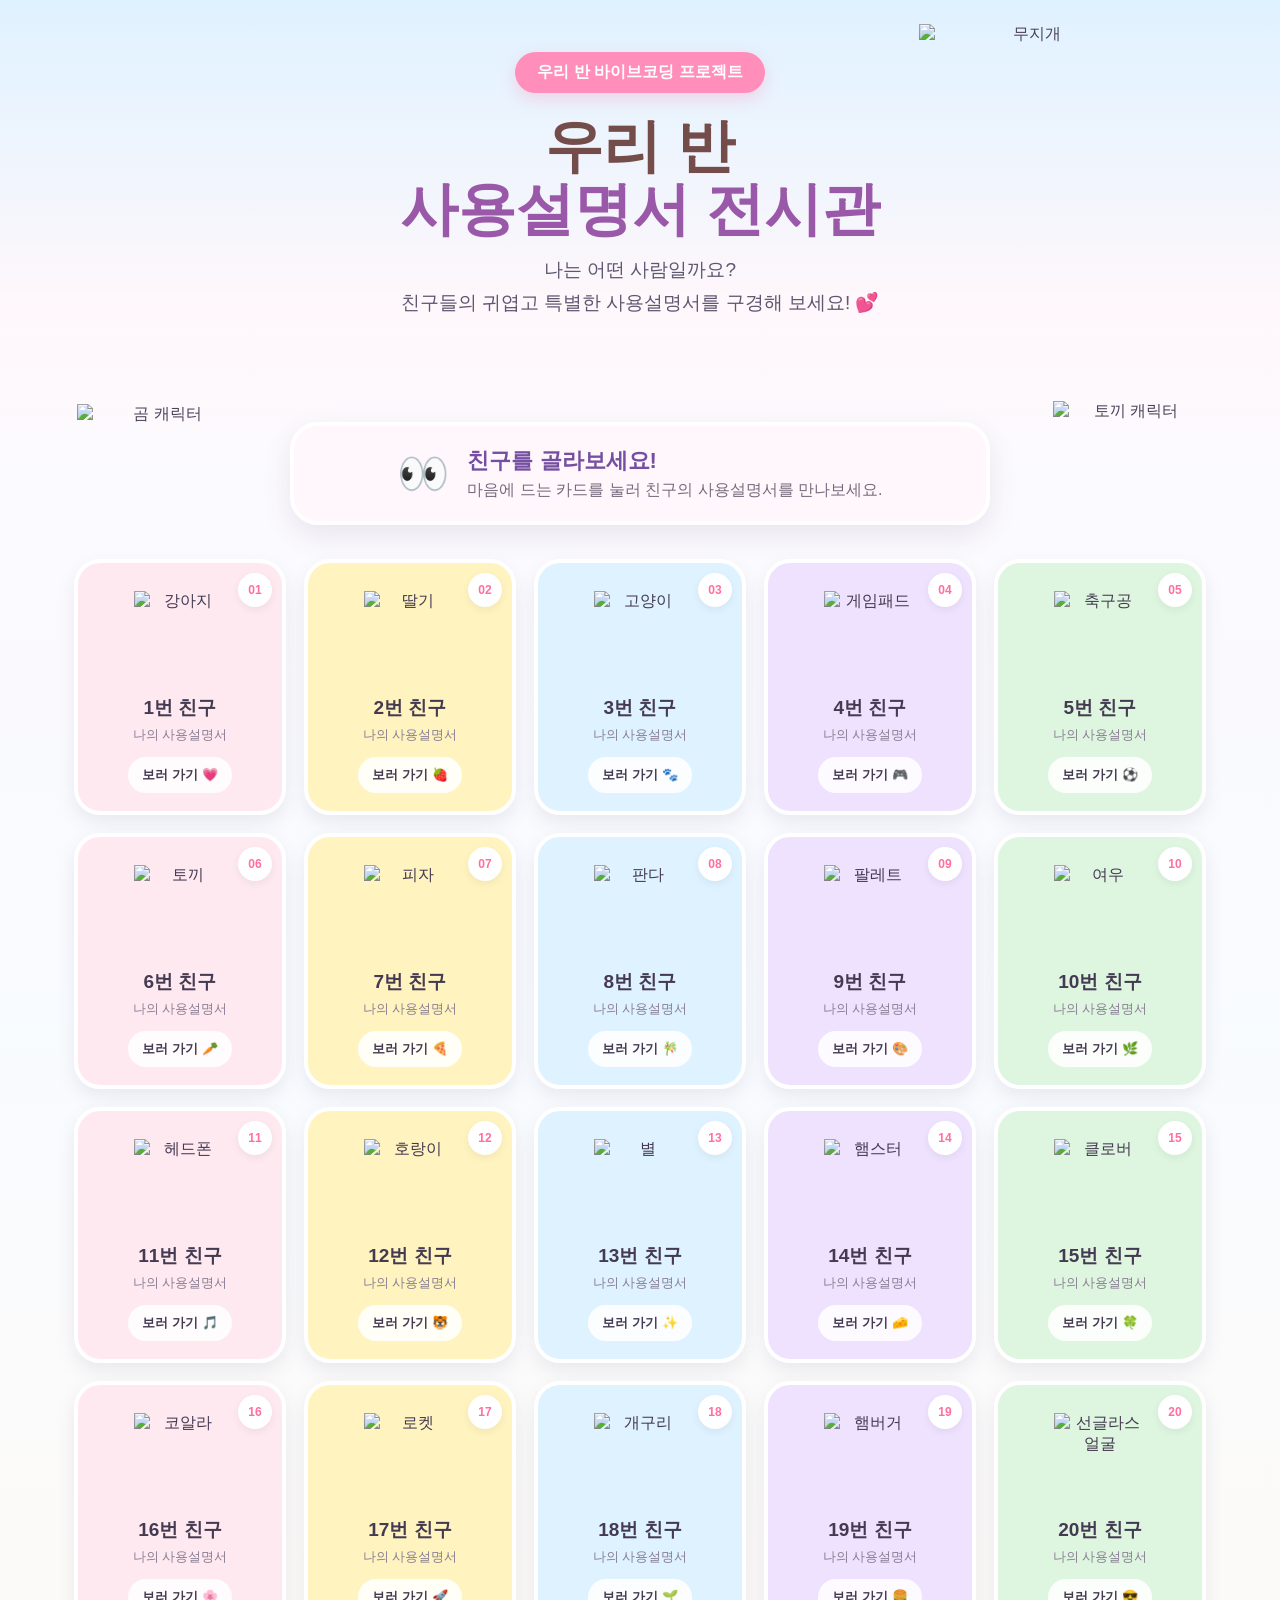
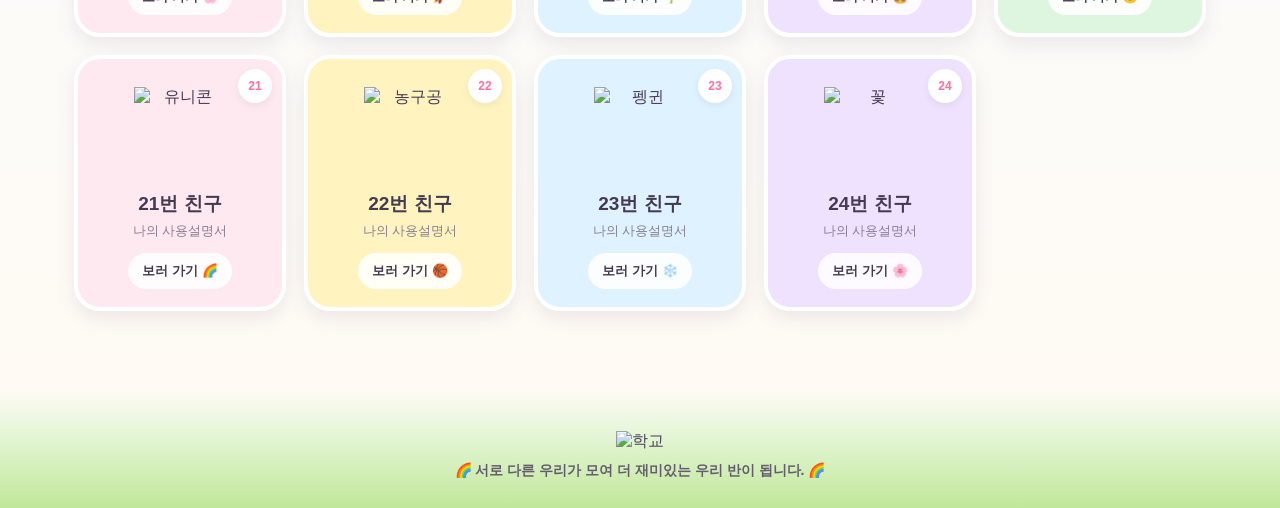
==== index.html @ a08fc531 "Add files via upload" ====
<!doctype html>
<html lang="ko">
<head>
  <meta charset="utf-8" />
  <meta name="viewport" content="width=device-width, initial-scale=1" />
  <title>우리 반 사용설명서 전시관</title>
  <link rel="stylesheet" href="style.css" />
</head>
<body>
  <header class="hero">
    <img class="hero-cloud cloud-left" src="images/cloud.svg" alt="" />
    <img class="hero-cloud cloud-right" src="images/cloud.svg" alt="" />
    <img class="hero-rainbow" src="images/rainbow.svg" alt="무지개" />
    <img class="hero-bear" src="images/bear.svg" alt="곰 캐릭터" />
    <img class="hero-bunny" src="images/bunny.svg" alt="토끼 캐릭터" />

    <div class="hero-inner">
      <div class="project-badge">우리 반 바이브코딩 프로젝트</div>
      <h1>우리 반 <span>사용설명서 전시관</span></h1>
      <p>나는 어떤 사람일까요?<br />친구들의 귀엽고 특별한 사용설명서를 구경해 보세요! 💕</p>
    </div>
  </header>

  <main class="wrap">
    <section class="guide-box">
      <div class="guide-emoji">👀</div>
      <div>
        <h2>친구를 골라보세요!</h2>
        <p>마음에 드는 카드를 눌러 친구의 사용설명서를 만나보세요.</p>
      </div>
    </section>

    <section class="gallery" aria-label="학생 사용설명서 목록">
      <a class="student-card pink" href="01/index.html"><span class="num">01</span><img src="images/icon01.svg" alt="강아지"/><h3>1번 친구</h3><p>나의 사용설명서</p><span class="go">보러 가기 💗</span></a>
      <a class="student-card yellow" href="02/index.html"><span class="num">02</span><img src="images/icon02.svg" alt="딸기"/><h3>2번 친구</h3><p>나의 사용설명서</p><span class="go">보러 가기 🍓</span></a>
      <a class="student-card blue" href="03/index.html"><span class="num">03</span><img src="images/icon03.svg" alt="고양이"/><h3>3번 친구</h3><p>나의 사용설명서</p><span class="go">보러 가기 🐾</span></a>
      <a class="student-card purple" href="04/index.html"><span class="num">04</span><img src="images/icon04.svg" alt="게임패드"/><h3>4번 친구</h3><p>나의 사용설명서</p><span class="go">보러 가기 🎮</span></a>
      <a class="student-card green" href="05/index.html"><span class="num">05</span><img src="images/icon05.svg" alt="축구공"/><h3>5번 친구</h3><p>나의 사용설명서</p><span class="go">보러 가기 ⚽</span></a>
      <a class="student-card pink" href="06/index.html"><span class="num">06</span><img src="images/icon06.svg" alt="토끼"/><h3>6번 친구</h3><p>나의 사용설명서</p><span class="go">보러 가기 🥕</span></a>
      <a class="student-card yellow" href="07/index.html"><span class="num">07</span><img src="images/icon07.svg" alt="피자"/><h3>7번 친구</h3><p>나의 사용설명서</p><span class="go">보러 가기 🍕</span></a>
      <a class="student-card blue" href="08/index.html"><span class="num">08</span><img src="images/icon08.svg" alt="판다"/><h3>8번 친구</h3><p>나의 사용설명서</p><span class="go">보러 가기 🎋</span></a>
      <a class="student-card purple" href="09/index.html"><span class="num">09</span><img src="images/icon09.svg" alt="팔레트"/><h3>9번 친구</h3><p>나의 사용설명서</p><span class="go">보러 가기 🎨</span></a>
      <a class="student-card green" href="10/index.html"><span class="num">10</span><img src="images/icon10.svg" alt="여우"/><h3>10번 친구</h3><p>나의 사용설명서</p><span class="go">보러 가기 🌿</span></a>
      <a class="student-card pink" href="11/index.html"><span class="num">11</span><img src="images/icon11.svg" alt="헤드폰"/><h3>11번 친구</h3><p>나의 사용설명서</p><span class="go">보러 가기 🎵</span></a>
      <a class="student-card yellow" href="12/index.html"><span class="num">12</span><img src="images/icon12.svg" alt="호랑이"/><h3>12번 친구</h3><p>나의 사용설명서</p><span class="go">보러 가기 🐯</span></a>
      <a class="student-card blue" href="13/index.html"><span class="num">13</span><img src="images/icon13.svg" alt="별"/><h3>13번 친구</h3><p>나의 사용설명서</p><span class="go">보러 가기 ✨</span></a>
      <a class="student-card purple" href="14/index.html"><span class="num">14</span><img src="images/icon14.svg" alt="햄스터"/><h3>14번 친구</h3><p>나의 사용설명서</p><span class="go">보러 가기 🧀</span></a>
      <a class="student-card green" href="15/index.html"><span class="num">15</span><img src="images/icon15.svg" alt="클로버"/><h3>15번 친구</h3><p>나의 사용설명서</p><span class="go">보러 가기 🍀</span></a>
      <a class="student-card pink" href="16/index.html"><span class="num">16</span><img src="images/icon16.svg" alt="코알라"/><h3>16번 친구</h3><p>나의 사용설명서</p><span class="go">보러 가기 🌸</span></a>
      <a class="student-card yellow" href="17/index.html"><span class="num">17</span><img src="images/icon17.svg" alt="로켓"/><h3>17번 친구</h3><p>나의 사용설명서</p><span class="go">보러 가기 🚀</span></a>
      <a class="student-card blue" href="18/index.html"><span class="num">18</span><img src="images/icon18.svg" alt="개구리"/><h3>18번 친구</h3><p>나의 사용설명서</p><span class="go">보러 가기 🌱</span></a>
      <a class="student-card purple" href="19/index.html"><span class="num">19</span><img src="images/icon19.svg" alt="햄버거"/><h3>19번 친구</h3><p>나의 사용설명서</p><span class="go">보러 가기 🍔</span></a>
      <a class="student-card green" href="20/index.html"><span class="num">20</span><img src="images/icon20.svg" alt="선글라스 얼굴"/><h3>20번 친구</h3><p>나의 사용설명서</p><span class="go">보러 가기 😎</span></a>
      <a class="student-card pink" href="21/index.html"><span class="num">21</span><img src="images/icon21.svg" alt="유니콘"/><h3>21번 친구</h3><p>나의 사용설명서</p><span class="go">보러 가기 🌈</span></a>
      <a class="student-card yellow" href="22/index.html"><span class="num">22</span><img src="images/icon22.svg" alt="농구공"/><h3>22번 친구</h3><p>나의 사용설명서</p><span class="go">보러 가기 🏀</span></a>
      <a class="student-card blue" href="23/index.html"><span class="num">23</span><img src="images/icon23.svg" alt="펭귄"/><h3>23번 친구</h3><p>나의 사용설명서</p><span class="go">보러 가기 ❄️</span></a>
      <a class="student-card purple" href="24/index.html"><span class="num">24</span><img src="images/icon24.svg" alt="꽃"/><h3>24번 친구</h3><p>나의 사용설명서</p><span class="go">보러 가기 🌸</span></a>
    </section>
  </main>

  <footer>
    <img src="images/school.svg" alt="학교" />
    <p>🌈 서로 다른 우리가 모여 더 재미있는 우리 반이 됩니다. 🌈</p>
  </footer>
</body>
</html>
---- style.css ----
*{box-sizing:border-box}html{scroll-behavior:smooth}body{margin:0;font-family:Pretendard,"Noto Sans KR",Arial,sans-serif;color:#4d425a;background:linear-gradient(180deg,#fff9fd 0%,#f8fbff 48%,#fffaf2 100%)}
.hero{position:relative;min-height:430px;overflow:hidden;padding:52px 20px 70px;text-align:center;background:linear-gradient(180deg,#dff2ff 0%,#fff7fb 72%,rgba(255,255,255,0) 100%)}
.hero-inner{position:relative;z-index:3;max-width:820px;margin:0 auto}.project-badge{display:inline-block;padding:10px 22px;border-radius:999px;background:#ff8fba;color:#fff;font-weight:800;box-shadow:0 6px 16px rgba(255,119,167,.25)}
.hero h1{margin:22px 0 14px;font-size:58px;line-height:1.08;color:#744d4a}.hero h1 span{display:block;color:#9a59a8}.hero p{margin:0;font-size:19px;line-height:1.7;color:#5f5670}.hero-cloud{position:absolute;width:150px;opacity:.95}.cloud-left{left:5%;top:70px}.cloud-right{right:5%;top:85px}.hero-rainbow{position:absolute;width:220px;right:11%;top:24px;z-index:1}.hero-bear{position:absolute;width:165px;left:6%;bottom:5px;z-index:2}.hero-bunny{position:absolute;width:150px;right:6%;bottom:8px;z-index:2}
.wrap{max-width:1180px;margin:0 auto;padding:0 24px 80px}.guide-box{display:flex;align-items:center;justify-content:center;gap:18px;max-width:700px;margin:-8px auto 34px;padding:20px 26px;border:4px solid #fff;border-radius:28px;background:#fff7fb;box-shadow:0 10px 28px rgba(100,73,115,.12)}.guide-emoji{font-size:42px}.guide-box h2{margin:0 0 4px;font-size:22px;color:#7550a2}.guide-box p{margin:0;color:#756c7f}
.gallery{display:grid;grid-template-columns:repeat(5,1fr);gap:18px}.student-card{position:relative;display:block;padding:24px 14px 18px;border:4px solid #fff;border-radius:26px;text-align:center;text-decoration:none;color:#443a51;box-shadow:0 8px 18px rgba(93,78,120,.1);transition:.22s ease}.student-card:hover{transform:translateY(-7px) rotate(-.6deg);box-shadow:0 16px 30px rgba(93,78,120,.16)}.student-card:nth-child(even):hover{transform:translateY(-7px) rotate(.6deg)}.student-card img{width:92px;height:92px;object-fit:contain;margin:4px auto 12px;display:block}.student-card h3{margin:0 0 5px;font-size:19px}.student-card p{margin:0 0 13px;font-size:13px;color:#887d92}.num{position:absolute;top:10px;right:10px;display:grid;place-items:center;width:34px;height:34px;border-radius:50%;background:#fff;font-size:12px;font-weight:900;color:#ff6f9f;box-shadow:0 3px 8px rgba(0,0,0,.06)}.go{display:inline-block;padding:9px 14px;border-radius:999px;background:rgba(255,255,255,.88);font-size:13px;font-weight:800}.pink{background:#ffe9f1}.yellow{background:#fff4bf}.blue{background:#dff2ff}.purple{background:#eee2ff}.green{background:#def6df}
footer{position:relative;text-align:center;padding:40px 20px 28px;background:linear-gradient(180deg,rgba(255,255,255,0),#e9f7dd 30%,#bfe899 100%)}footer img{width:110px;margin-bottom:10px}footer p{margin:0;font-size:14px;color:#655d6d;font-weight:700}
@media(max-width:980px){.gallery{grid-template-columns:repeat(4,1fr)}.hero h1{font-size:50px}.hero-bear,.hero-bunny{width:130px}.hero-rainbow{width:180px}}
@media(max-width:760px){.gallery{grid-template-columns:repeat(3,1fr)}.hero{min-height:390px}.hero h1{font-size:42px}.hero p{font-size:16px}.hero-bear,.hero-bunny{width:110px}.hero-rainbow{width:150px}.hero-cloud{width:100px}.guide-box{margin-top:-2px}}
@media(max-width:560px){.gallery{grid-template-columns:repeat(2,1fr);gap:12px}.wrap{padding:0 14px 60px}.hero{padding:38px 14px 55px;min-height:360px}.hero h1{font-size:34px}.project-badge{font-size:12px;padding:8px 14px}.student-card{padding:20px 10px 16px;border-radius:22px}.student-card img{width:72px;height:72px}.student-card h3{font-size:16px}.hero-bear,.hero-bunny{display:none}.hero-rainbow{right:2%;top:18px;width:115px}.cloud-left{left:2%;top:80px}.cloud-right{display:none}}
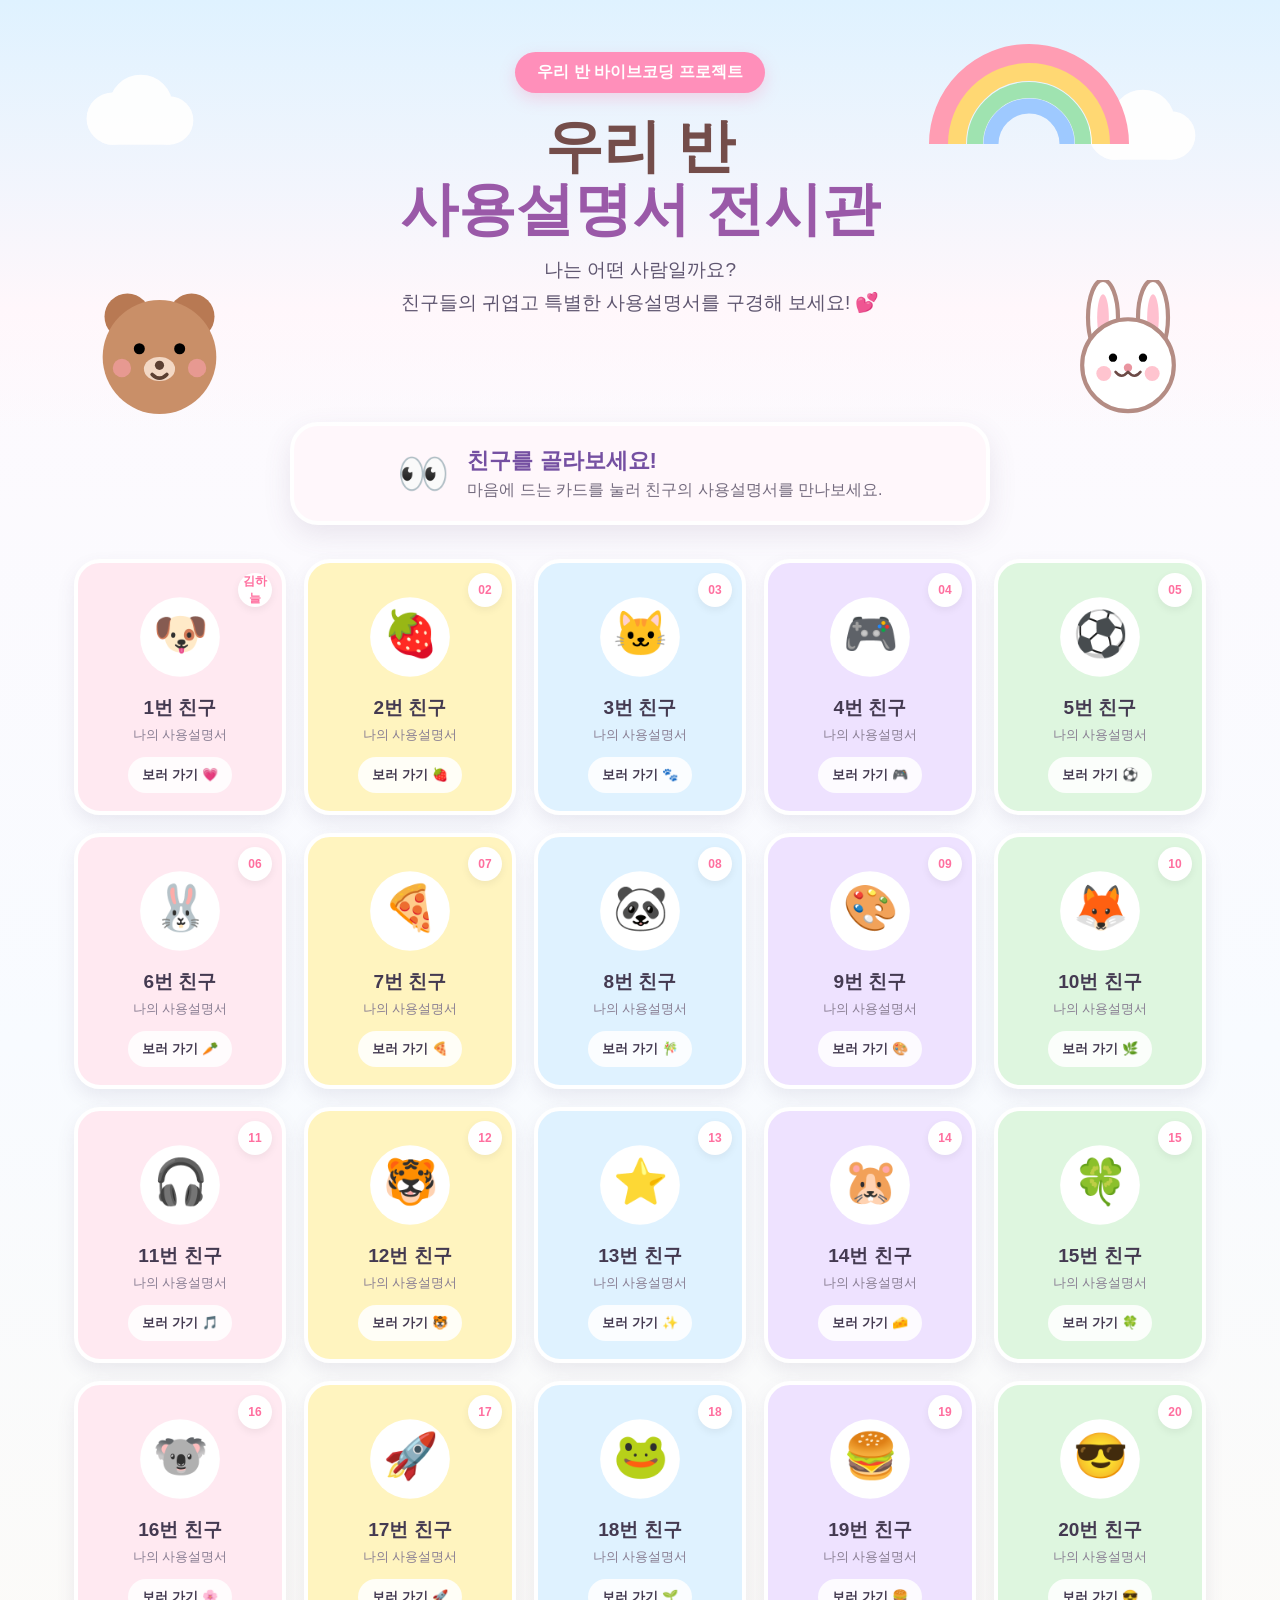
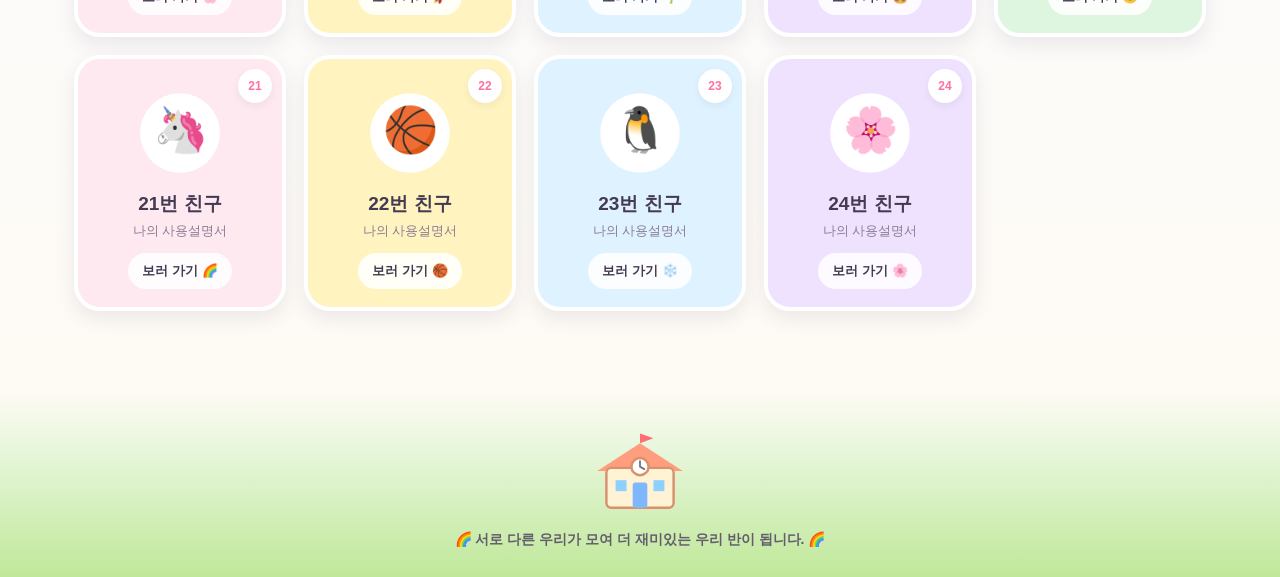
==== commit 68f101c2: "Update index.html" ====
--- a/index.html
+++ b/index.html
@@ -31,7 +31,7 @@
     </section>
 
     <section class="gallery" aria-label="학생 사용설명서 목록">
-      <a class="student-card pink" href="01/index.html"><span class="num">01</span><img src="images/icon01.svg" alt="강아지"/><h3>1번 친구</h3><p>나의 사용설명서</p><span class="go">보러 가기 💗</span></a>
+      <a class="student-card pink" href="01/index.html"><span class="num">김하늘</span><img src="images/icon01.svg" alt="강아지"/><h3>1번 친구</h3><p>나의 사용설명서</p><span class="go">보러 가기 💗</span></a>
       <a class="student-card yellow" href="02/index.html"><span class="num">02</span><img src="images/icon02.svg" alt="딸기"/><h3>2번 친구</h3><p>나의 사용설명서</p><span class="go">보러 가기 🍓</span></a>
       <a class="student-card blue" href="03/index.html"><span class="num">03</span><img src="images/icon03.svg" alt="고양이"/><h3>3번 친구</h3><p>나의 사용설명서</p><span class="go">보러 가기 🐾</span></a>
       <a class="student-card purple" href="04/index.html"><span class="num">04</span><img src="images/icon04.svg" alt="게임패드"/><h3>4번 친구</h3><p>나의 사용설명서</p><span class="go">보러 가기 🎮</span></a>
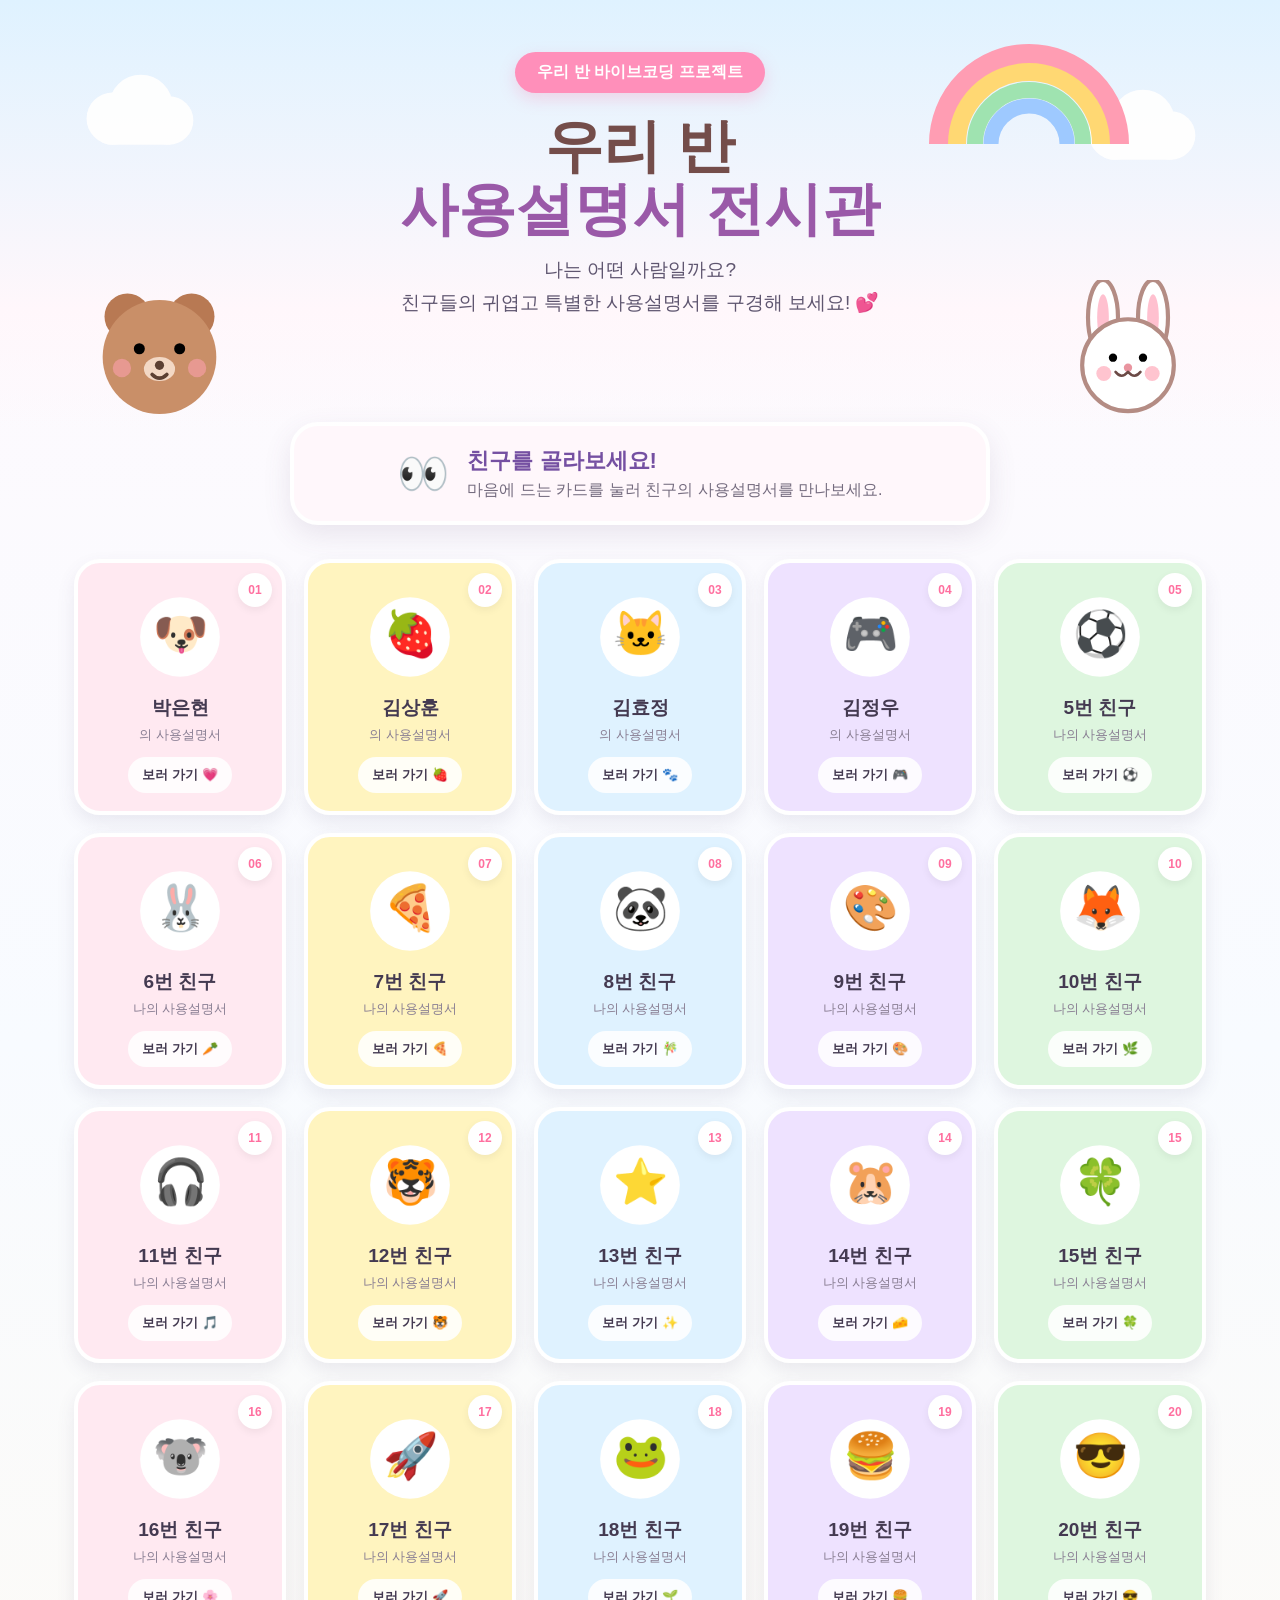
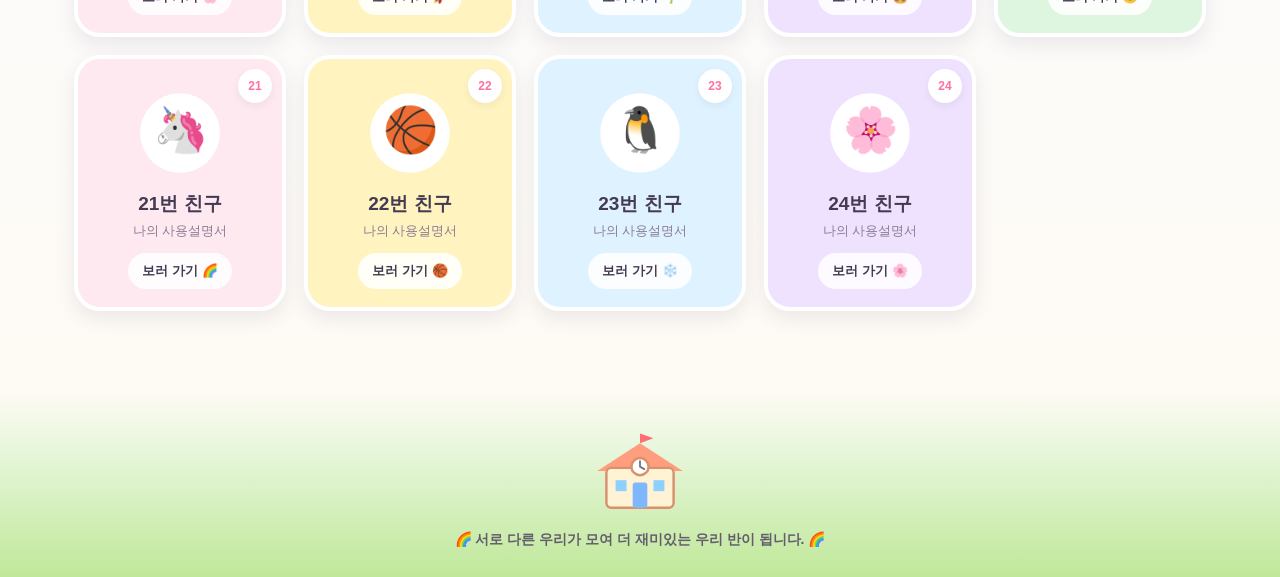
==== commit b0f431aa: "Update index.html" ====
--- a/index.html
+++ b/index.html
@@ -31,10 +31,10 @@
     </section>
 
     <section class="gallery" aria-label="학생 사용설명서 목록">
-      <a class="student-card pink" href="01/index.html"><span class="num">김하늘</span><img src="images/icon01.svg" alt="강아지"/><h3>1번 친구</h3><p>나의 사용설명서</p><span class="go">보러 가기 💗</span></a>
-      <a class="student-card yellow" href="02/index.html"><span class="num">02</span><img src="images/icon02.svg" alt="딸기"/><h3>2번 친구</h3><p>나의 사용설명서</p><span class="go">보러 가기 🍓</span></a>
-      <a class="student-card blue" href="03/index.html"><span class="num">03</span><img src="images/icon03.svg" alt="고양이"/><h3>3번 친구</h3><p>나의 사용설명서</p><span class="go">보러 가기 🐾</span></a>
-      <a class="student-card purple" href="04/index.html"><span class="num">04</span><img src="images/icon04.svg" alt="게임패드"/><h3>4번 친구</h3><p>나의 사용설명서</p><span class="go">보러 가기 🎮</span></a>
+      <a class="student-card pink" href="01/index.html"><span class="num">01</span><img src="images/icon01.svg" alt="강아지"/><h3>박은현</h3><p>의 사용설명서</p><span class="go">보러 가기 💗</span></a>
+      <a class="student-card yellow" href="02/index.html"><span class="num">02</span><img src="images/icon02.svg" alt="딸기"/><h3>김상훈</h3><p>의 사용설명서</p><span class="go">보러 가기 🍓</span></a>
+      <a class="student-card blue" href="03/index.html"><span class="num">03</span><img src="images/icon03.svg" alt="고양이"/><h3>김효정</h3><p>의 사용설명서</p><span class="go">보러 가기 🐾</span></a>
+      <a class="student-card purple" href="04/index.html"><span class="num">04</span><img src="images/icon04.svg" alt="게임패드"/><h3>김정우</h3><p>의 사용설명서</p><span class="go">보러 가기 🎮</span></a>
       <a class="student-card green" href="05/index.html"><span class="num">05</span><img src="images/icon05.svg" alt="축구공"/><h3>5번 친구</h3><p>나의 사용설명서</p><span class="go">보러 가기 ⚽</span></a>
       <a class="student-card pink" href="06/index.html"><span class="num">06</span><img src="images/icon06.svg" alt="토끼"/><h3>6번 친구</h3><p>나의 사용설명서</p><span class="go">보러 가기 🥕</span></a>
       <a class="student-card yellow" href="07/index.html"><span class="num">07</span><img src="images/icon07.svg" alt="피자"/><h3>7번 친구</h3><p>나의 사용설명서</p><span class="go">보러 가기 🍕</span></a>
